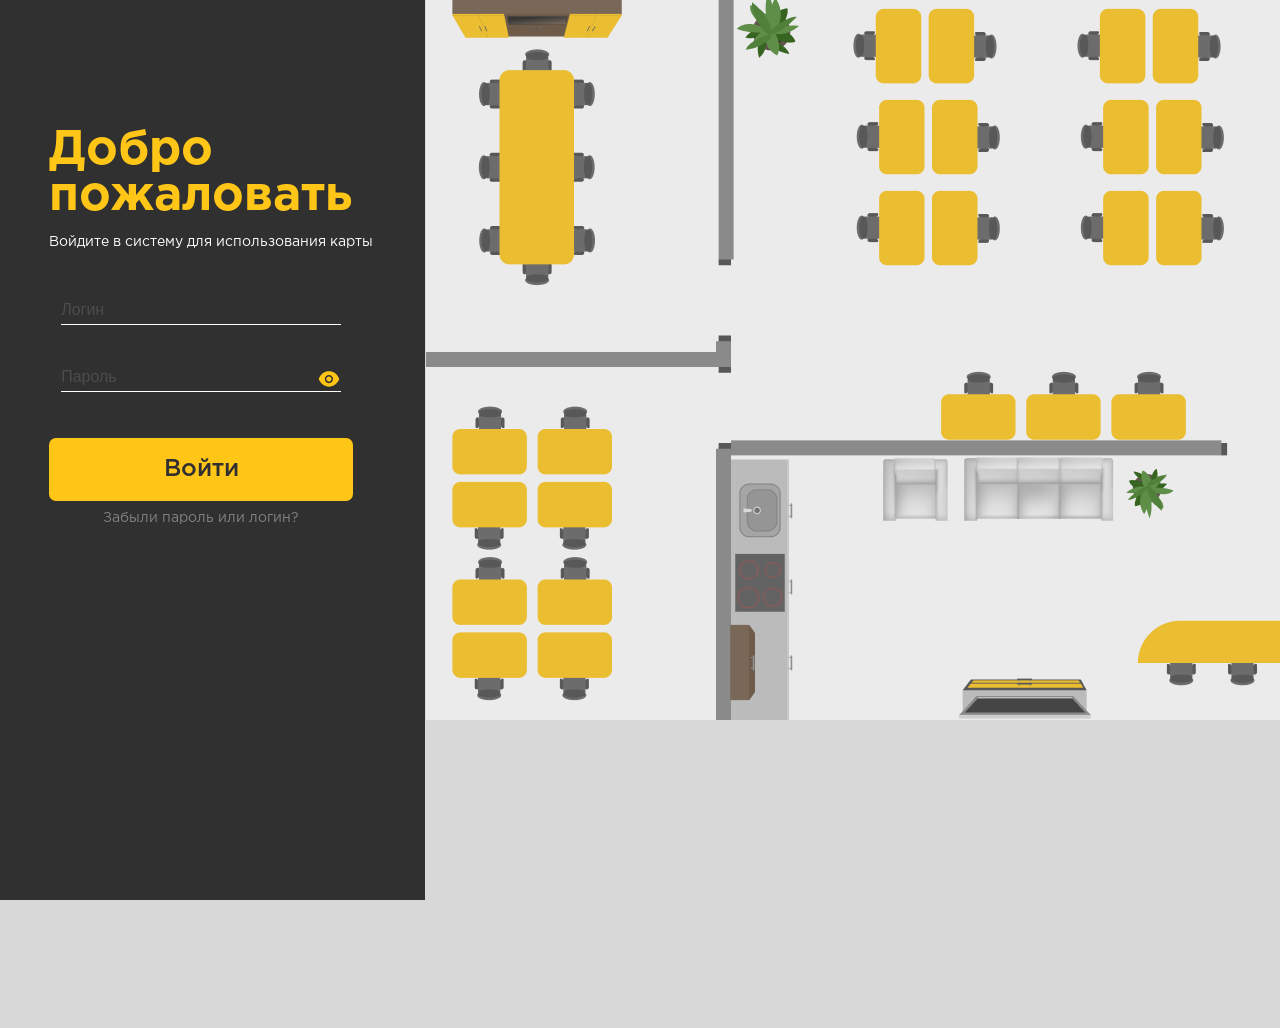
==== intofficemap/login.html @ 81590fb4 "add login" ====
<!DOCTYPE html>
<head>
    <meta charset="utf-8">
    <meta http-equiv="X-UA-Compatible" content="IE=edge">
    <title>Карта офиса</title>
    <meta content="width=device-width, initial-scale=1.0" name="viewport">
    <link href="css/styleLogin.css" rel="stylesheet">
    <link href="lib/fonts/GothamPro/styles.css" rel="stylesheet">
</head>
<body>

<section class="login-wrapper">
    <div class="form-wrapper">
        <form class="login-form">
            <span class="welcome-title">Добро<br/>пожаловать</span>
            <span class="welcome-subtitle">Войдите в систему для использования карты</span>

            <div class="wrap-input">
                    <div class="name-input">
                        <input type="text" name="username" placeholder="Логин">
                    </div>
                    <div class="pass-input">
                        <input type="password" id="password-input" name="password" placeholder="Пароль">
                        <a href="#" class="password-control"></a>
                    </div>
            </div>


            <div class="btn-wrapper">
                <button type="submit" class="login-btn">Войти</button>
            </div>

            <div class="forget-wrapper">
                <a href="#">Забыли пароль или логин?</a>
            </div>
        </form>
    </div>
    <div class="proto-map">
        <img src="images/pictureMap.png">
    </div>
</section>

<script type="text/javascript">
    const view = document.querySelector('.password-control');
    const pasInput = document.getElementById('password-input');

    view.addEventListener('click', () => {
        if (pasInput.getAttribute('type') === 'password') {
            view.classList.add('view');
            pasInput.setAttribute('type', 'text');
        } else {
            view.classList.remove('view');
            pasInput.setAttribute('type', 'password');
        }
        return false;
    });

</script>

</body>
---- intofficemap/css/styleLogin.css ----
body {
    margin: 0;
    padding: 0;
    font-family: 'GothamPro', serif;
    font-style: normal;
    font-weight: normal;
    background-color: #D8D8D8;
    height: 100vh;
    overflow: hidden;
}

* {
    margin: 0;
    padding: 0;
    box-sizing: border-box;
}

button {
    outline: none !important;
    border: none;
    background: transparent;
}

button:hover {
    cursor: pointer;
}



.login-wrapper {
    display: flex;
    width: 100%;
    height: 100%;
    flex-direction: row;
}

.form-wrapper {
    background: #303030;
    width: 427px;
    height: 100%;
 }

.login-form {
    height: 100%;
    display: flex;
    flex-direction: column;
    margin-top: 128px;
    margin-left: 49px;
}

.welcome-title {
    font-style: normal;
    font-weight: bold;
    font-size: 48px;
    line-height: 46px;
    color: #FFC617;
    margin-bottom: 16px;
}

.welcome-subtitle {
    font-style: normal;
    font-weight: normal;
    font-size: 14px;
    line-height: 13px;
    color: #FFFFFF;
    margin-bottom: 46px;
}

.wrap-input {
    width: 304px;
    display: flex;
    flex-direction: column;
    justify-content: center;
    align-items: center;
}

.name-input, .pass-input {
    width: 92%;
    margin-bottom: 37px;
    display: flex;
}

.name-input input, .pass-input input {
    background: none;
    border: none;
    border-bottom: 1px solid #FFFFFF;
    width: 100%;
    height: 30px;
    color: #FFFFFF;
    font-size: 16px;
    line-height: 40px;
    padding: 0;
    outline: none;
    /*text-indent: 10px;*/
}

.wrap-input input::placeholder {
    opacity: 0.4;
}

.pass-input {
    position: relative;
}

.password-control {
    position: absolute;
    top: 5px;
    right: 0;
    display: inline-block;
    width: 24px;
    height: 24px;
    background: url(../images/view.svg) 0 0 no-repeat;
}
.password-control.view {
    background: url(../images/no-view.svg) 0 0 no-repeat;
}

.btn-wrapper {
    display: flex;
    margin-top: 9px;
    margin-bottom: 11px;
}

.login-btn {
    font-family: GothamPro, serif;
    font-style: normal;
    font-weight: 500;
    font-size: 24px;
    line-height: 23px;

    display: flex;
    align-items: center;
    text-align: center;
    justify-content: center;

    color: #303030;
    background: #FFC617;
    border-radius: 7px;
    width: 304px;
    height: 63px;
}


.forget-wrapper {
    width: 304px;
    display: flex;
    align-items: center;
    justify-content: center;
}


.forget-wrapper a{
    font-size: 14px;
    line-height: 13px;
    display: flex;
    align-items: center;
    color: #FFFFFF;
    opacity: 0.4;
    text-decoration: none;
}

.photo-map {
    width: 100%;
    min-height: 100vh;
    height: 100%;
    display: flex;
    justify-content: center;
    align-items: flex-end;
}
---- intofficemap/lib/fonts/GothamPro/styles.css ----
@font-face {
	font-family: 'GothamPro';
	font-weight: normal;
	font-style: normal;
	src: url('GothamPro.eot?') format('eot'), 
	     url('GothamPro.otf')  format('opentype'),
	     url('GothamPro.woff') format('woff'), 
	     url('GothamPro.ttf')  format('truetype'),
	     url('GothamPro.svg#GothamPro') format('svg');
}

@font-face {
	font-family: 'GothamPro';
	font-weight: 900;
	font-style: normal;
	src: url('GothamPro-Black.eot?') format('eot'), 
	     url('GothamPro-Black.otf')  format('opentype'),
	     url('GothamPro-Black.woff') format('woff'), 
	     url('GothamPro-Black.ttf')  format('truetype'),
	     url('GothamPro-Black.svg#GothamPro-Black') format('svg');
}  

@font-face {
	font-family: 'GothamPro';
	font-weight: bold;
	font-style: normal;
	src: url('GothamPro-Bold.eot?') format('eot'), 
	     url('GothamPro-Bold.otf')  format('opentype'),
	     url('GothamPro-Bold.woff') format('woff'), 
	     url('GothamPro-Bold.ttf')  format('truetype'),
	     url('GothamPro-Bold.svg#GothamPro-Bold') format('svg');
}  


@font-face {
	font-family: 'GothamPro';
	font-weight: 500;
	font-style: normal;
	src: url('GothamPro-Medium.eot?') format('eot'), 
	     url('GothamPro-Medium.otf')  format('opentype'),
	     url('GothamPro-Medium.woff') format('woff'), 
	     url('GothamPro-Medium.ttf')  format('truetype'),
	     url('GothamPro-Medium.svg#GothamPro-Medium') format('svg');
}
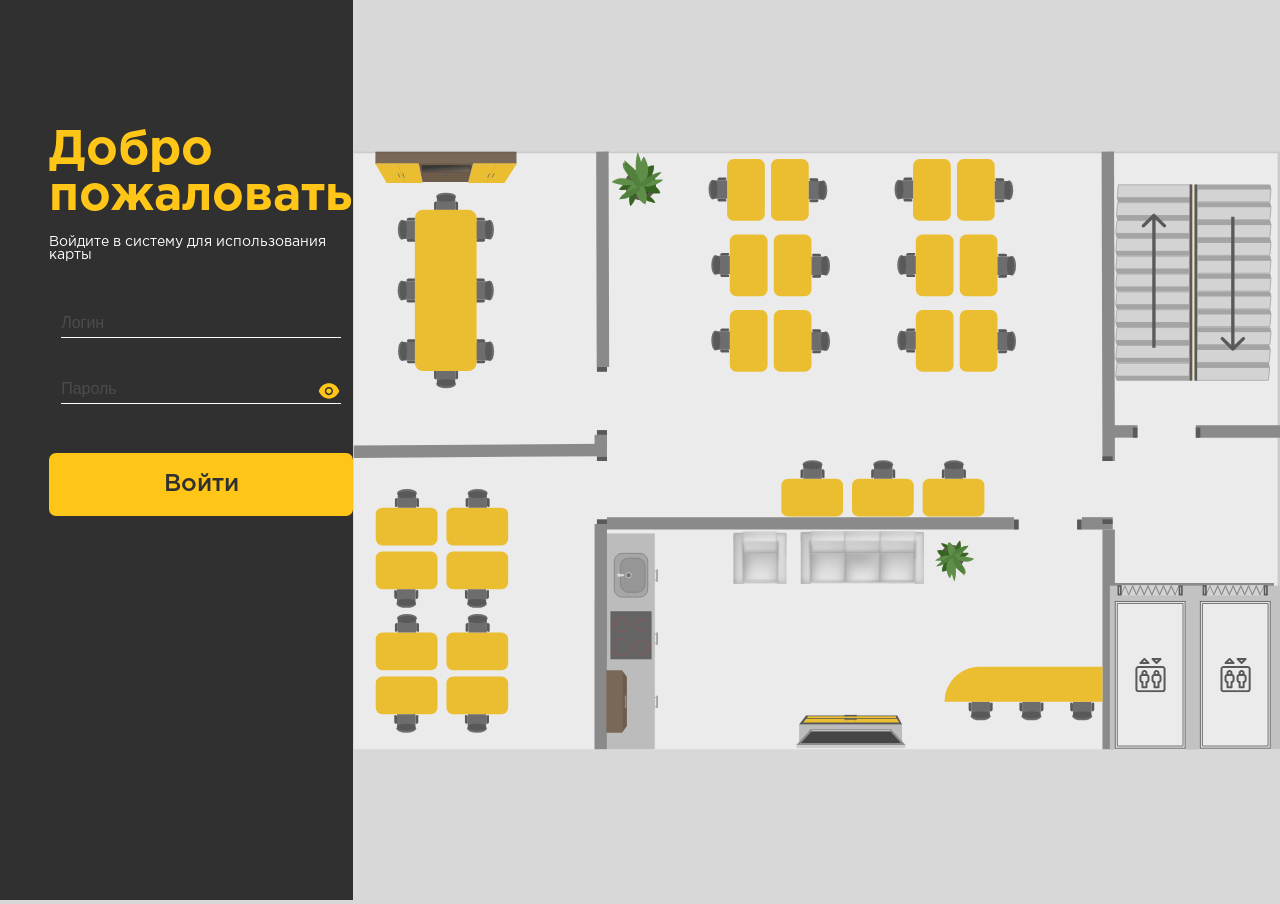
==== commit a4fc0ae7: "fix login" ====
--- a/intofficemap/login.html
+++ b/intofficemap/login.html
@@ -29,14 +29,10 @@
             <div class="btn-wrapper">
                 <button type="submit" class="login-btn">Войти</button>
             </div>
-
-            <div class="forget-wrapper">
-                <a href="#">Забыли пароль или логин?</a>
-            </div>
         </form>
     </div>
     <div class="proto-map">
-        <img src="images/pictureMap.png">
+        <img src="images/pictureMap.svg" alt="За стеклом">
     </div>
 </section>
 
--- a/intofficemap/css/styleLogin.css
+++ b/intofficemap/css/styleLogin.css
@@ -25,27 +25,23 @@
     cursor: pointer;
 }
 
-
-
 .login-wrapper {
     display: flex;
     width: 100%;
     height: 100%;
-    flex-direction: row;
 }
 
 .form-wrapper {
     background: #303030;
     width: 427px;
-    height: 100%;
  }
 
 .login-form {
-    height: 100%;
     display: flex;
+    width: 100%;
     flex-direction: column;
-    margin-top: 128px;
-    margin-left: 49px;
+    padding-top: 128px;
+    padding-left: 49px;
 }
 
 .welcome-title {
@@ -76,7 +72,7 @@
 
 .name-input, .pass-input {
     width: 92%;
-    margin-bottom: 37px;
+    margin-bottom: 36px;
     display: flex;
 }
 
@@ -117,8 +113,7 @@
 
 .btn-wrapper {
     display: flex;
-    margin-top: 9px;
-    margin-bottom: 11px;
+    margin-top: 13px;
 }
 
 .login-btn {
@@ -140,32 +135,30 @@
     height: 63px;
 }
 
-
-.forget-wrapper {
-    width: 304px;
+.photo-map {
+    width: 100%;
     display: flex;
-    align-items: center;
-    justify-content: center;
+    align-items: stretch;
+    flex-wrap: wrap;
 }
 
-
-.forget-wrapper a{
-    font-size: 14px;
-    line-height: 13px;
-    display: flex;
-    align-items: center;
-    color: #FFFFFF;
-    opacity: 0.4;
-    text-decoration: none;
+.proto-map img {
+    background-repeat: no-repeat;
+    background-size: cover;
+    width: 100%;
+    height: 100%;
+    position: relative;
+    z-index: 1;
 }
 
-.photo-map {
+.proto-map img::before {
+    display: block;
+    position: absolute;
+    z-index: -1;
     width: 100%;
-    min-height: 100vh;
     height: 100%;
-    display: flex;
-    justify-content: center;
-    align-items: flex-end;
+    top: 0;
+    left: 0;
 }
 
 
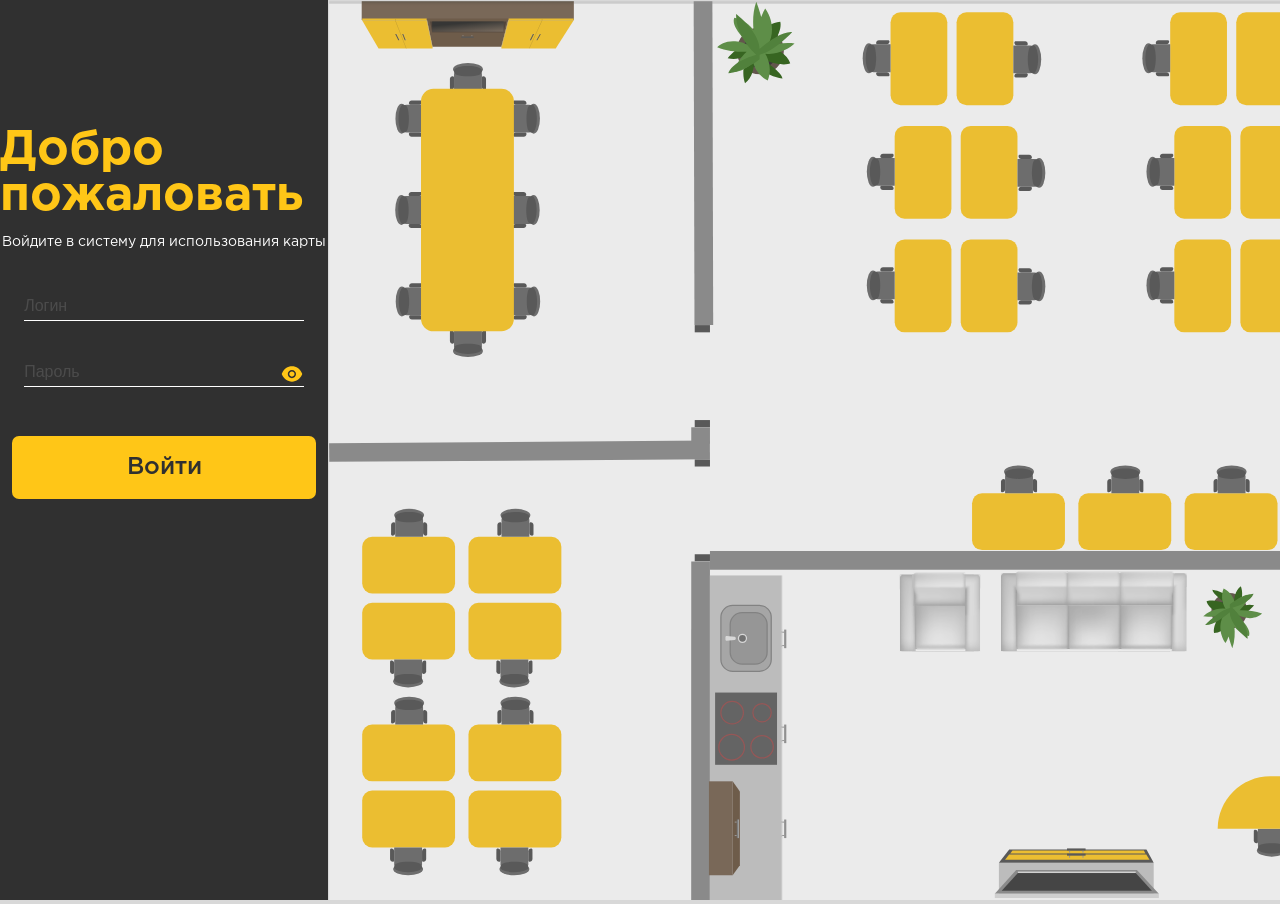
==== commit a5d41e39: "add authenticate.js" ====
--- a/intofficemap/login.html
+++ b/intofficemap/login.html
@@ -17,7 +17,7 @@
 
             <div class="wrap-input">
                     <div class="name-input">
-                        <input type="text" name="username" placeholder="Логин">
+                        <input id="login-input" type="text" name="username" placeholder="Логин">
                     </div>
                     <div class="pass-input">
                         <input type="password" id="password-input" name="password" placeholder="Пароль">
@@ -27,7 +27,7 @@
 
 
             <div class="btn-wrapper">
-                <button type="submit" class="login-btn">Войти</button>
+                <button id="submit-login" type="submit" class="login-btn">Войти</button>
             </div>
         </form>
     </div>
@@ -52,5 +52,6 @@
     });
 
 </script>
+<script src="js/authenticate.js" type="text/javascript"></script>
 
 </body>
--- a/intofficemap/css/styleLogin.css
+++ b/intofficemap/css/styleLogin.css
@@ -33,15 +33,14 @@
 
 .form-wrapper {
     background: #303030;
-    width: 427px;
+    width: 428px;
  }
 
 .login-form {
     display: flex;
     width: 100%;
     flex-direction: column;
-    padding-top: 128px;
-    padding-left: 49px;
+    align-items: center;
 }
 
 .welcome-title {
@@ -50,7 +49,9 @@
     font-size: 48px;
     line-height: 46px;
     color: #FFC617;
+    margin-top: 128px;
     margin-bottom: 16px;
+    width: 328px;
 }
 
 .welcome-subtitle {
@@ -59,7 +60,7 @@
     font-size: 14px;
     line-height: 13px;
     color: #FFFFFF;
-    margin-bottom: 46px;
+    margin-bottom: 42px;
 }
 
 .wrap-input {
@@ -136,16 +137,17 @@
 }
 
 .photo-map {
-    width: 100%;
+    width: calc(100% - 428px);
     display: flex;
     align-items: stretch;
     flex-wrap: wrap;
 }
 
 .proto-map img {
-    background-repeat: no-repeat;
-    background-size: cover;
-    width: 100%;
+    -webkit-background-size: 100%;
+    -moz-background-size: 100%;
+    -o-background-size: 100%;
+    background-size: 100%;
     height: 100%;
     position: relative;
     z-index: 1;
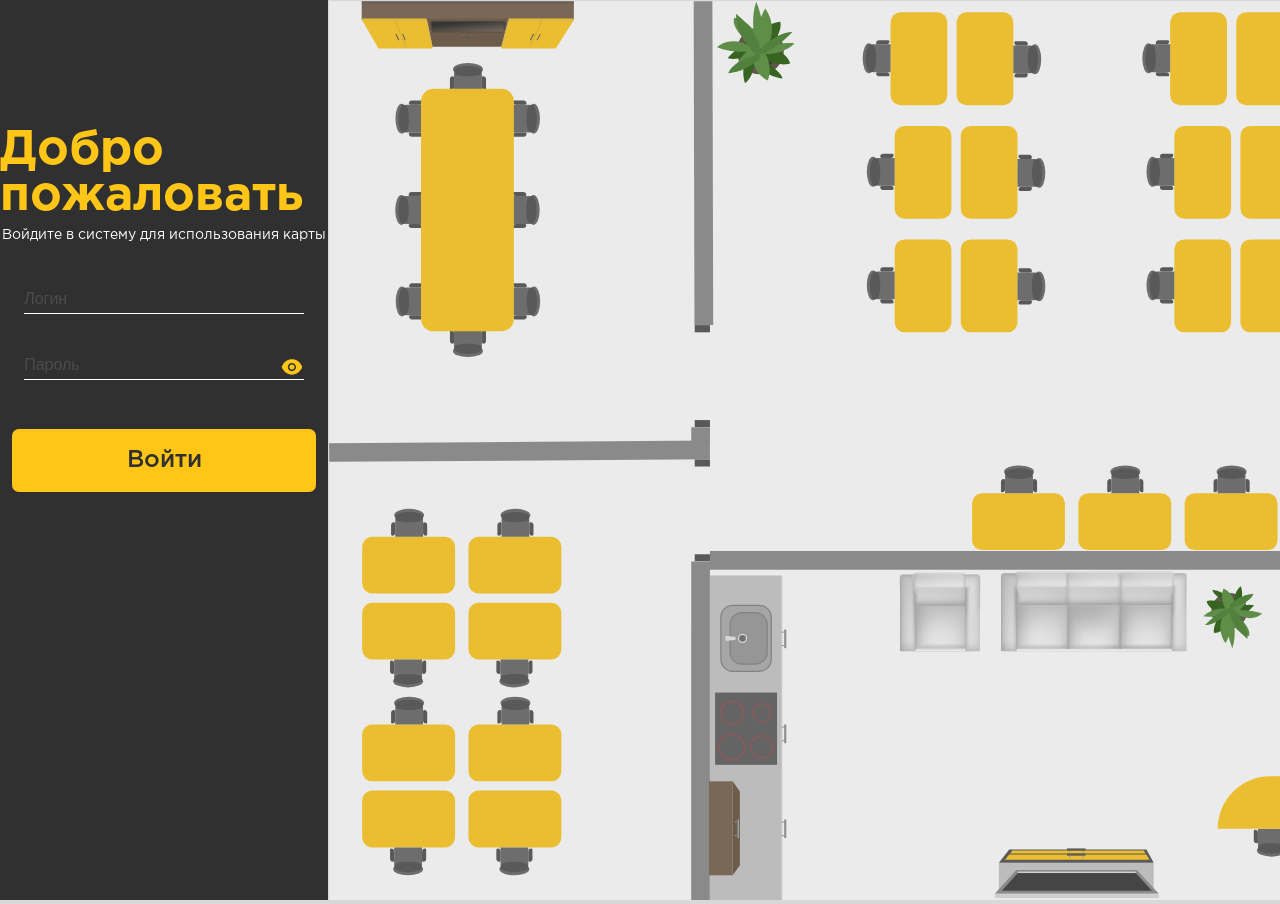
==== commit 5713d97e: "add message of error login or pass" ====
--- a/intofficemap/login.html
+++ b/intofficemap/login.html
@@ -13,18 +13,21 @@
     <div class="form-wrapper">
         <form class="login-form">
             <span class="welcome-title">Добро<br/>пожаловать</span>
+
+            <span class="invalid-fields invalid-title">Не удаётся войти</span>
+            <span class="invalid-fields invalid-subtitle">Пожалуйста, проверьте правильность<br>написания логина и пароля.</span>
+
             <span class="welcome-subtitle">Войдите в систему для использования карты</span>
 
             <div class="wrap-input">
-                    <div class="name-input">
-                        <input id="login-input" type="text" name="username" placeholder="Логин">
-                    </div>
-                    <div class="pass-input">
-                        <input type="password" id="password-input" name="password" placeholder="Пароль">
-                        <a href="#" class="password-control"></a>
-                    </div>
+                <div class="name-input">
+                    <input id="login-input" type="text" name="username" placeholder="Логин">
+                </div>
+                <div class="pass-input">
+                    <input type="password" id="password-input" name="password" placeholder="Пароль">
+                    <a href="#" class="password-control"></a>
+                </div>
             </div>
-
 
             <div class="btn-wrapper">
                 <button id="submit-login" type="submit" class="login-btn">Войти</button>
@@ -52,6 +55,7 @@
     });
 
 </script>
-<script src="js/authenticate.js" type="text/javascript"></script>
+<script src="js/authenticate.js" type="module"></script>
+<script src="js/sha256.js" type="module"></script>
 
 </body>
--- a/intofficemap/css/styleLogin.css
+++ b/intofficemap/css/styleLogin.css
@@ -50,8 +50,31 @@
     line-height: 46px;
     color: #FFC617;
     margin-top: 128px;
-    margin-bottom: 16px;
     width: 328px;
+}
+
+.invalid-title {
+    width: 328px;
+    font-style: normal;
+    font-weight: bold;
+    font-size: 16px;
+    line-height: 24px;
+    color: #FFC617;
+    margin-top: 21px;
+}
+
+.invalid-subtitle {
+    width: 328px;
+    font-style: normal;
+    font-weight: normal;
+    font-size: 12px;
+    line-height: 20px;
+    color: #FFFFFF;
+    margin-bottom: 22px;
+}
+
+.invalid-fields {
+    display: none;
 }
 
 .welcome-subtitle {
@@ -61,6 +84,7 @@
     line-height: 13px;
     color: #FFFFFF;
     margin-bottom: 42px;
+    margin-top:9px;
 }
 
 .wrap-input {
@@ -136,6 +160,20 @@
     height: 63px;
 }
 
+#submit-login:hover {
+    background: #E4B218;
+}
+
+#submit-login:focus-visible {
+     background: #B58F1C;
+ }
+
+#submit-login:active {
+    background: #E4B218;
+    box-shadow: 2px 4px 7px rgba(0, 0, 0, 0.1);
+}
+
+
 .photo-map {
     width: calc(100% - 428px);
     display: flex;
@@ -161,7 +199,18 @@
     height: 100%;
     top: 0;
     left: 0;
-}
-
-
-
+    padding: 0;
+}
+
+span::selection, br::selection {
+    -webkit-user-select: none;
+    -moz-user-select: none;
+    cursor: default;
+}
+
+#submit-login::selection {
+    -webkit-user-select: none;
+    -moz-user-select: none;
+}
+
+
